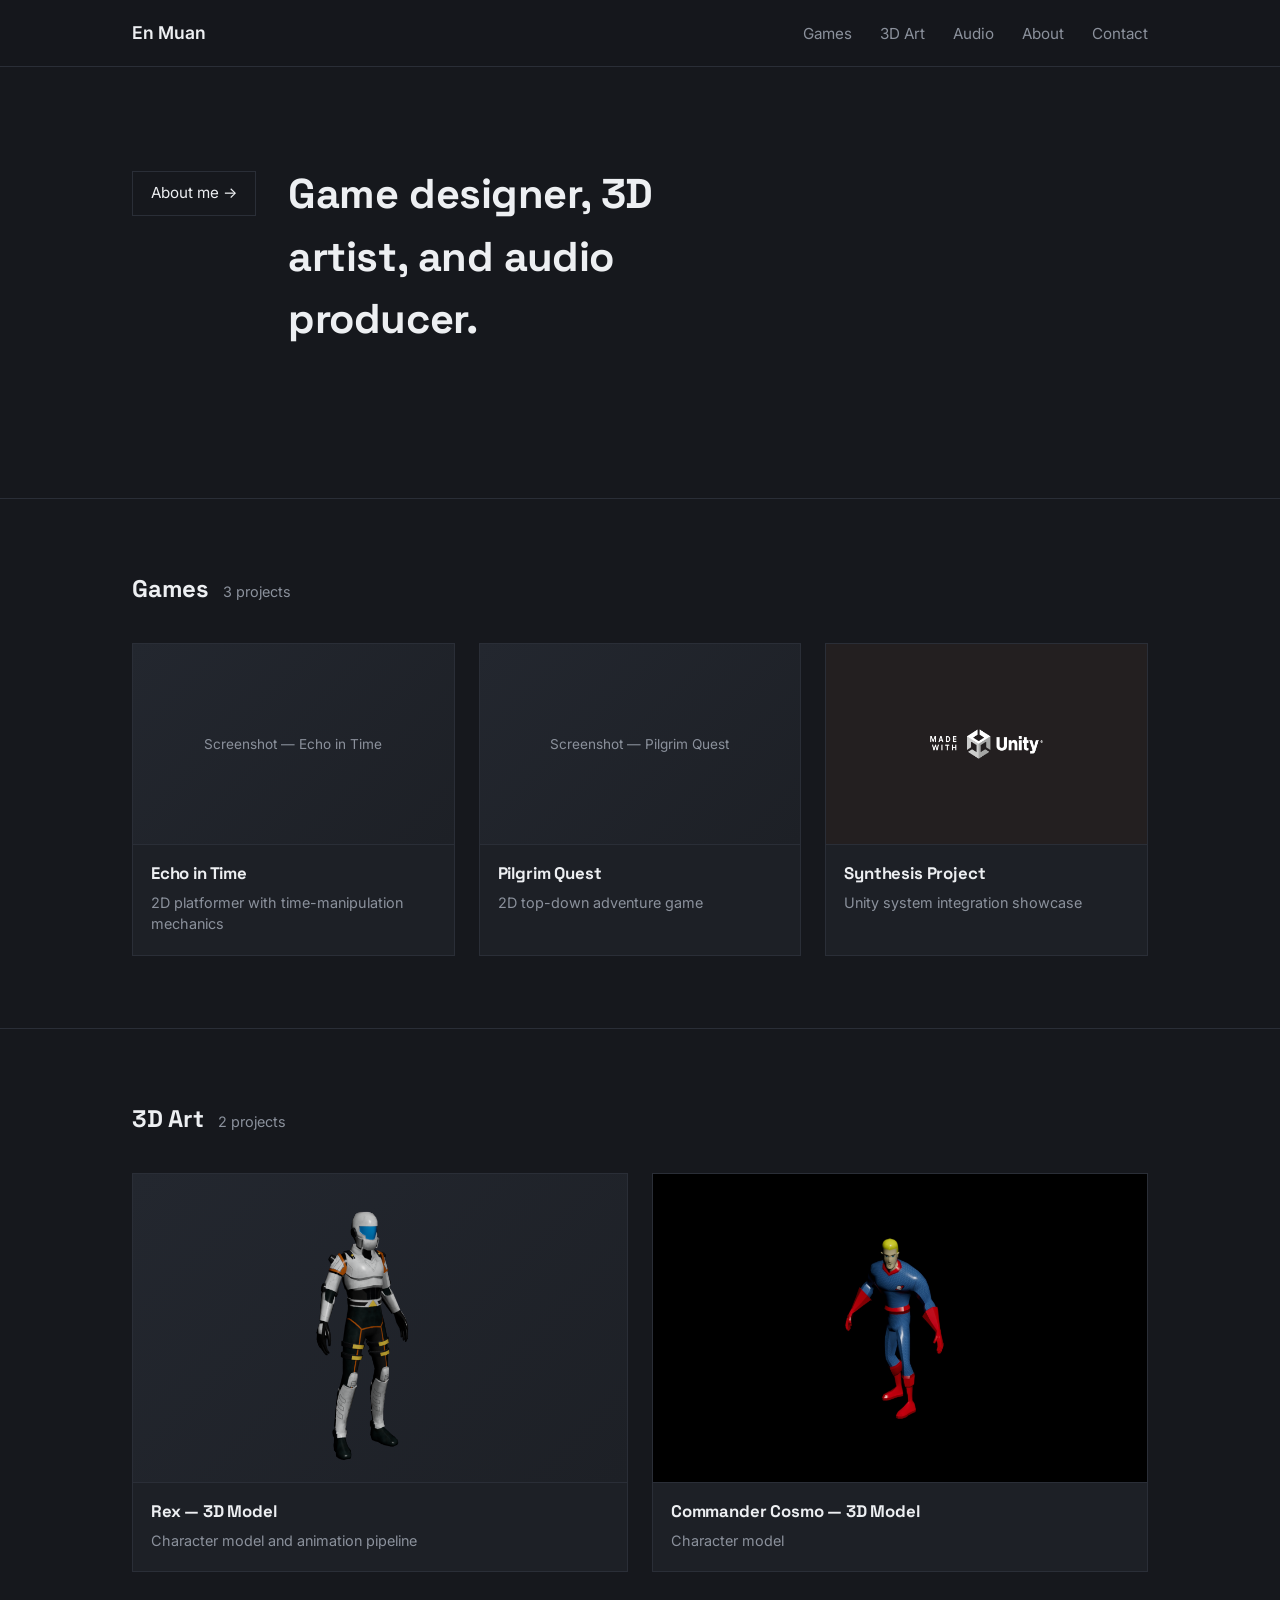
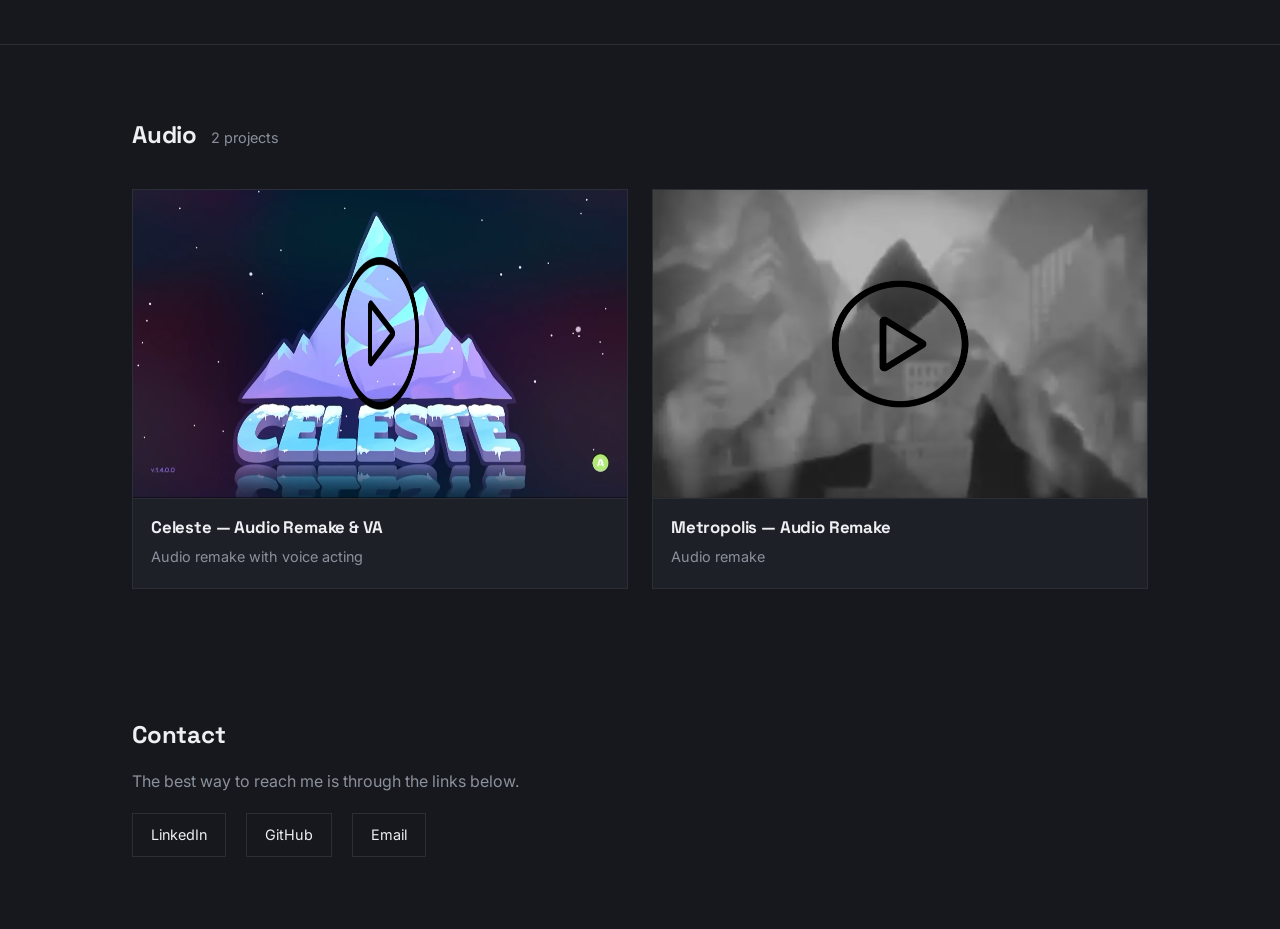
==== index.html @ a86a6c4c "Update index.html" ====
<!DOCTYPE html>
<html lang="en">
<head>
<meta charset="UTF-8">
<meta name="viewport" content="width=device-width, initial-scale=1">
<title>En Muan — Portfolio</title>
<link rel="stylesheet" href="https://fonts.googleapis.com/css2?family=Space+Grotesk:wght@500;600;700&family=Inter:wght@400;500;600&display=swap">
<link rel="stylesheet" href="style.css">
</head>
<body>

<header>
  <div class="header-inner">
    <a class="site-name" href="index.html">En Muan</a>
    <nav>
      <ul>
        <li><a href="#games">Games</a></li>
        <li><a href="#3d-art">3D Art</a></li>
        <li><a href="#audio">Audio</a></li>
        <li><a href="#about">About</a></li>
        <li><a href="#contact">Contact</a></li>
      </ul>
    </nav>
  </div>
</header>

<section class="hero hero-slider" id="hero-slider">
  <div class="hero-slide">
    <div class="wrap hero-row">
      <button class="hero-button" data-slide="1">About me &rarr;</button>
      <h1>Game designer, 3D artist, and audio producer.</h1>
    </div>
  </div>
  <div class="hero-slide">
    <div class="wrap hero-row">
      <button class="hero-button" data-slide="0">&larr; Back</button>
      <div>
        <h1>About me</h1>
        <p>I'm a Computer Game Design student at George Mason University, working across gameplay programming, 3D modeling and animation, and audio production. [Replace this with your own short bio.]</p>
        <a class="hero-button" href="resume.pdf">Download Resume</a>
      </div>
    </div>
  </div>
</section>

<section class="category" id="games">
  <div class="wrap">
    <div class="category-heading">
      <h2>Games</h2>
      <span class="count">3 projects</span>
    </div>
    <div class="grid">

      <a class="tile" href="projects/echo-in-time.html">
        <div class="tile-thumb">Screenshot — Echo in Time</div>
        <div class="tile-body">
          <h3>Echo in Time</h3>
          <p>2D platformer with time-manipulation mechanics</p>
        </div>
      </a>

      <a class="tile" href="projects/pilgrim-quest.html">
        <div class="tile-thumb">Screenshot — Pilgrim Quest</div>
        <div class="tile-body">
          <h3>Pilgrim Quest</h3>
          <p>2D top-down adventure game</p>
        </div>
      </a>

      <a class="tile" href="projects/synthesis-project.html">
        <img class="tile-thumb" src="images/unity-logo.png" alt="Synthesis Project — Unity">
        <div class="tile-body">
          <h3>Synthesis Project</h3>
          <p>Unity system integration showcase</p>
        </div>
      </a>

    </div>
  </div>
</section>

<section class="category" id="3d-art">
  <div class="wrap">
    <div class="category-heading">
      <h2>3D Art</h2>
      <span class="count">2 projects</span>
    </div>
    <div class="grid">

      <a class="tile" href="projects/rex-3d-model.html">
        <img class="tile-thumb" src="images/rex-render.png" alt="Rex character render">
        <div class="tile-body">
          <h3>Rex — 3D Model</h3>
          <p>Character model and animation pipeline</p>
        </div>
      </a>

      <a class="tile" href="projects/commander-cosmo.html">
        <img class="tile-thumb" src="images/cosmo-render.jpg" alt="Commander Cosmo character render">
        <div class="tile-body">
          <h3>Commander Cosmo — 3D Model</h3>
          <p>Character model</p>
        </div>
      </a>

    </div>
  </div>
</section>

<section class="category" id="audio">
  <div class="wrap">
    <div class="category-heading">
      <h2>Audio</h2>
      <span class="count">2 projects</span>
    </div>
    <div class="grid">

      <a class="tile" href="projects/celeste-audio.html">
  <img class="tile-thumb" src="images/celeste-logo.png" alt="Celeste audio remake video preview">
        <div class="tile-body">
          <h3>Celeste — Audio Remake &amp; VA</h3>
          <p>Audio remake with voice acting</p>
        </div>
      </a>

      <a class="tile" href="projects/metropolis-audio.html">
  <img class="tile-thumb" src="images/Foley.png" alt="Metropolis foley work video preview">
        <div class="tile-body">
          <h3>Metropolis — Audio Remake</h3>
          <p>Audio remake</p>
        </div>
      </a>

    </div>
  </div>
</section>

<footer id="contact">
  <div class="wrap">
    <h2>Contact</h2>
    <p>The best way to reach me is through the links below.</p>
    <div class="contact-links">
      <a href="#">LinkedIn</a>
      <a href="#">GitHub</a>
      <a href="#">Email</a>
    </div>
  </div>
</footer>

  <script>
  const slider = document.getElementById('hero-slider');
  document.querySelectorAll('[data-slide]').forEach(function (el) {
    el.addEventListener('click', function (e) {
      e.preventDefault();
      slider.scrollTo({ left: slider.clientWidth * Number(el.dataset.slide), behavior: 'smooth' });
      if (el.closest('nav')) window.scrollTo({ top: 0, behavior: 'smooth' });
    });
  });
</script>

</body>
</html>
---- style.css ----
/* En Muan — Portfolio
   Palette: deep slate ground, warm gold accent (kept to one accent per the brief). */

:root {
  --bg: #16181d;
  --surface: #1d2026;
  --surface-hover: #23272f;
  --border: #2a2e37;
  --text: #edeff2;
  --text-muted: #8b919c;
  --accent: #d9a441;
  --accent-soft: #3a3324;
  --max-width: 1080px;
}

* {
  box-sizing: border-box;
}

html {
  scroll-behavior: smooth;
  scroll-padding-top: 90px;
}

body {
  margin: 0;
  background: var(--bg);
  color: var(--text);
  font-family: "Inter", -apple-system, BlinkMacSystemFont, sans-serif;
  line-height: 1.5;
}

h1, h2, h3 {
  font-family: "Space Grotesk", "Inter", sans-serif;
  margin: 0;
  letter-spacing: -0.01em;
}

a {
  color: inherit;
  text-decoration: none;
}

img {
  max-width: 100%;
  display: block;
}

.wrap {
  max-width: var(--max-width);
  margin: 0 auto;
  padding: 0 32px;
}

/* ---------- Header ---------- */

header {
  position: sticky;
  top: 0;
  z-index: 10;
  background: rgba(22, 24, 29, 0.92);
  backdrop-filter: blur(8px);
  border-bottom: 1px solid var(--border);
}

.header-inner {
  max-width: var(--max-width);
  margin: 0 auto;
  padding: 20px 32px;
  display: flex;
  justify-content: space-between;
  align-items: center;
}

.site-name {
  font-size: 1.1rem;
  font-weight: 600;
}

nav ul {
  list-style: none;
  display: flex;
  gap: 28px;
  margin: 0;
  padding: 0;
}

nav a {
  font-size: 0.95rem;
  color: var(--text-muted);
  transition: color 0.15s ease;
}

nav a:hover,
nav a:focus-visible {
  color: var(--text);
}

/* ---------- Hero ---------- */

.hero {
  padding: 96px 0 64px;
  border-bottom: 1px solid var(--border);
}

.hero h1 {
  font-size: 2.6rem;
  max-width: 14ch;
}

.hero p {
  margin-top: 18px;
  max-width: 46ch;
  color: var(--text-muted);
  font-size: 1.05rem;
}

/* ---------- Sections ---------- */

section.category {
  padding: 72px 0;
  border-bottom: 1px solid var(--border);
}

section.category:last-of-type {
  border-bottom: none;
}

.category-heading {
  display: flex;
  align-items: baseline;
  gap: 14px;
  margin-bottom: 36px;
}

.category-heading h2 {
  font-size: 1.5rem;
}

.category-heading .count {
  color: var(--text-muted);
  font-size: 0.9rem;
}

/* ---------- Tile grid ---------- */

.grid {
  display: grid;
  grid-template-columns: repeat(auto-fit, minmax(250px, 1fr));
  gap: 24px;
}

.tile {
  background: var(--surface);
  border: 1px solid var(--border);
  overflow: hidden;
  display: block;
}

.tile:hover,
.tile:focus-visible {
  border-color: var(--accent);
}

.tile-thumb {
  aspect-ratio: 16 / 10;
  background: linear-gradient(135deg, var(--surface-hover), var(--surface));
  display: flex;
  align-items: center;
  justify-content: center;
  color: var(--text-muted);
  font-size: 0.85rem;
  border-bottom: 1px solid var(--border);
}

.tile-body {
  padding: 16px 18px 20px;
}

.tile-body h3 {
  font-size: 1.05rem;
  margin-bottom: 6px;
}

.tile-body p {
  margin: 0;
  color: var(--text-muted);
  font-size: 0.9rem;
}

.media-gallery {
  display: grid;
  grid-template-columns: repeat(auto-fit, minmax(200px, 1fr));
  gap: 20px;
}

/* ---------- Footer / contact ---------- */

footer {
  padding: 56px 0 72px;
}

footer h2 {
  font-size: 1.5rem;
  margin-bottom: 12px;
}

footer p {
  color: var(--text-muted);
  max-width: 46ch;
}

.contact-links {
  display: flex;
  gap: 20px;
  margin-top: 20px;
  flex-wrap: wrap;
}

.contact-links a {
  border: 1px solid var(--border);
  padding: 10px 18px;
  color: var(--text);
  font-size: 0.9rem;
}

.contact-links a:hover,
.contact-links a:focus-visible {
  border-color: var(--accent);
  color: var(--accent);
}

/* ---------- Detail page ---------- */

.detail-hero {
  padding: 64px 0 40px;
  border-bottom: 1px solid var(--border);
}

.back-link {
  color: var(--text-muted);
  font-size: 0.9rem;
  display: inline-block;
  margin-bottom: 24px;
}

.back-link:hover {
  color: var(--accent);
}

.detail-hero h1 {
  font-size: 2.2rem;
}

.detail-meta {
  margin-top: 12px;
  color: var(--accent);
  font-size: 0.95rem;
}

.detail-media {
  padding: 48px 0;
  border-bottom: 1px solid var(--border);
}

.media-placeholder {
  aspect-ratio: 16 / 9;
  background: var(--surface);
  border: 1px solid var(--border);
  display: flex;
  align-items: center;
  justify-content: center;
  color: var(--text-muted);
}

.detail-body {
  padding: 48px 0;
  max-width: 68ch;
  margin: 0 auto; 
}

.detail-body h2 {
  font-size: 1.2rem;
  margin-bottom: 14px;
}

.detail-body p {
  color: var(--text-muted);
  margin-bottom: 20px;
}

/* ---------- Responsive ---------- */

@media (max-width: 640px) {
  .header-inner {
    flex-direction: column;
    align-items: flex-start;
    gap: 14px;
  }

  nav ul {
    gap: 18px;
    flex-wrap: wrap;
  }

  .hero {
    padding: 64px 0 48px;
  }

  .hero h1 {
    font-size: 2rem;
  }
}

/* Reduced motion */
@media (prefers-reduced-motion: reduce) {
  html {
    scroll-behavior: auto;
  }
}

/* slider */

.hero-slider {
  display: flex;
  overflow-x: auto;
  scroll-snap-type: x mandatory;
  scrollbar-width: none;
  padding: 0;
}

.hero-slider::-webkit-scrollbar {
  display: none;
}

.hero-slide {
  flex: 0 0 100%;
  scroll-snap-align: start;
  padding: 96px 0 64px;
}

.hero-button {
  display: inline-block;
  margin-top: 28px;
  margin-right: 12px;
  padding: 10px 18px;
  border: 1px solid var(--border);
  background: none;
  color: var(--text);
  font: inherit;
  font-size: 0.95rem;
  cursor: pointer;
}

.hero-button:hover,
.hero-button:focus-visible {
  border-color: var(--accent);
  color: var(--accent);
}

.hero-row {
  display: flex;
  align-items: flex-start;
  gap: 32px;
}

.hero-row > .hero-button {
  margin: 8px 0 0;
  flex-shrink: 0;
  white-space: nowrap;
}

@media (max-width: 640px) {
  .hero-row {
    flex-direction: column;
    gap: 16px;
  }
}
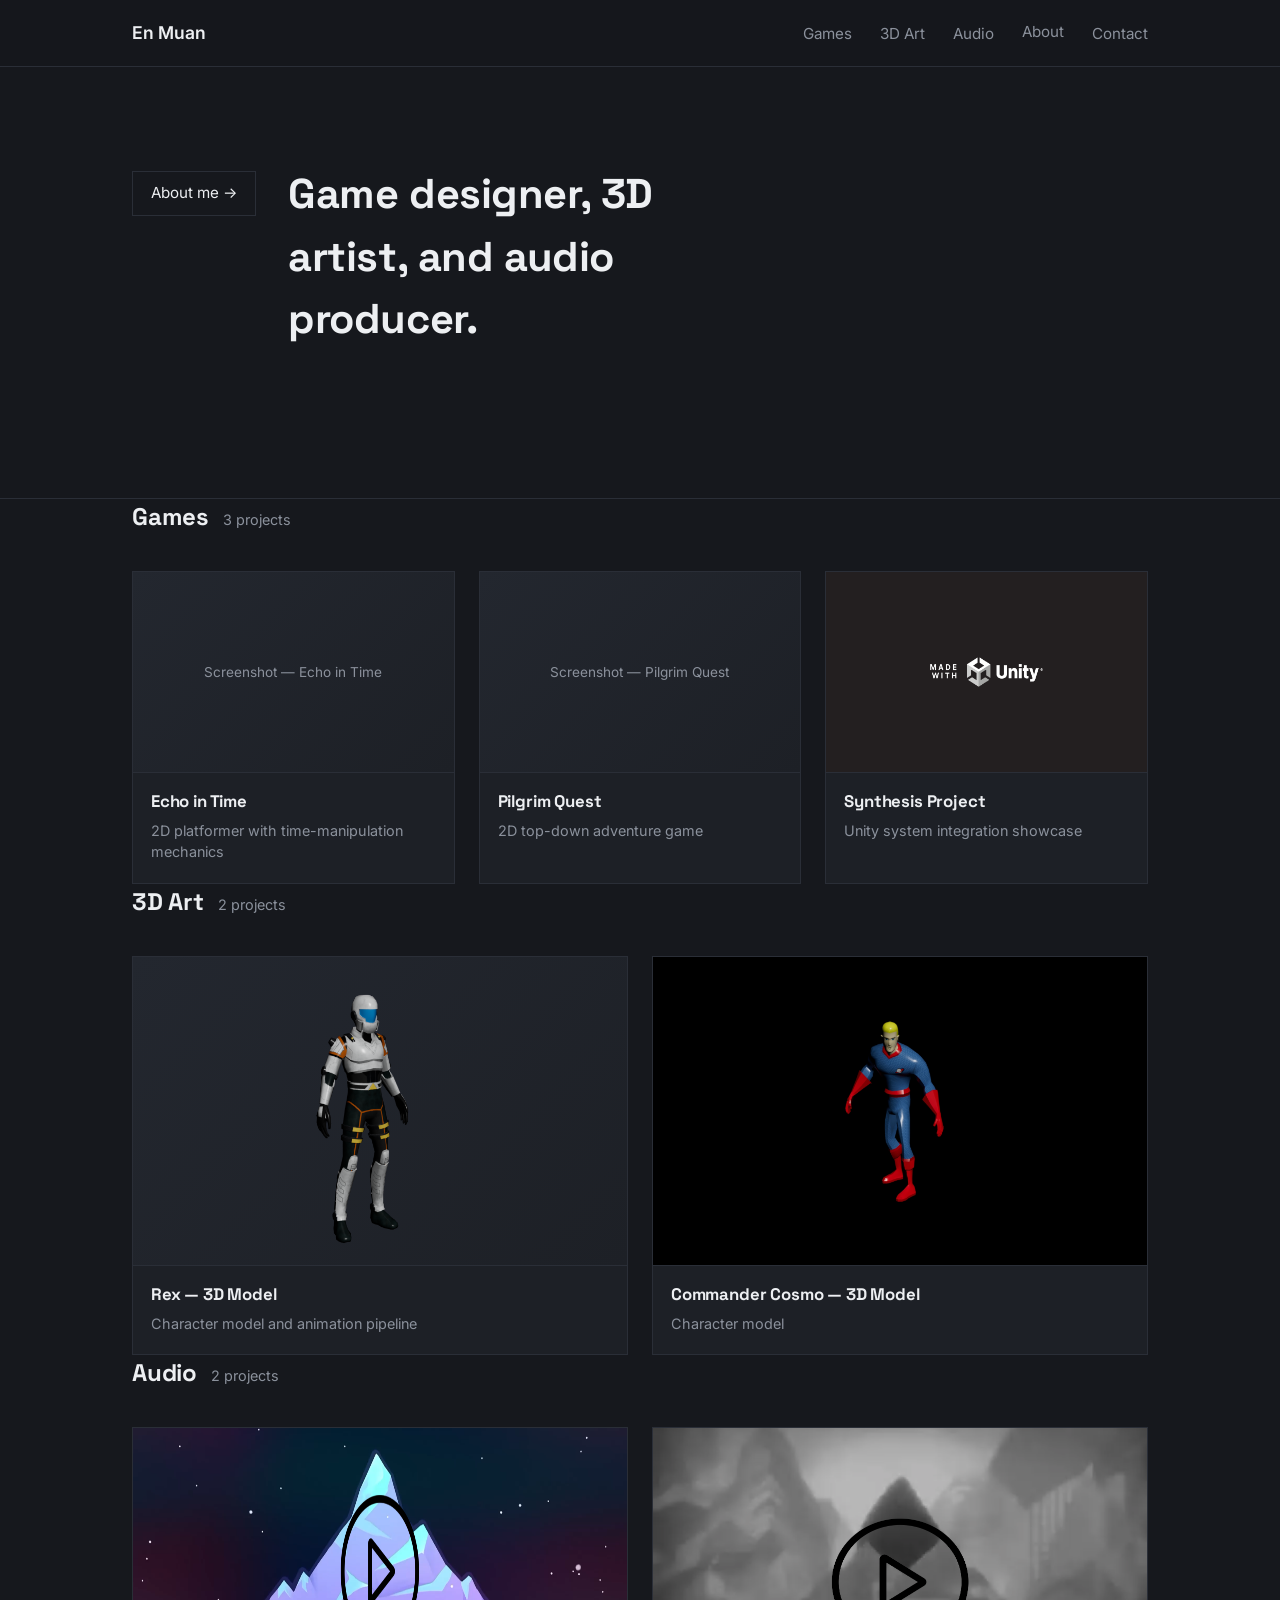
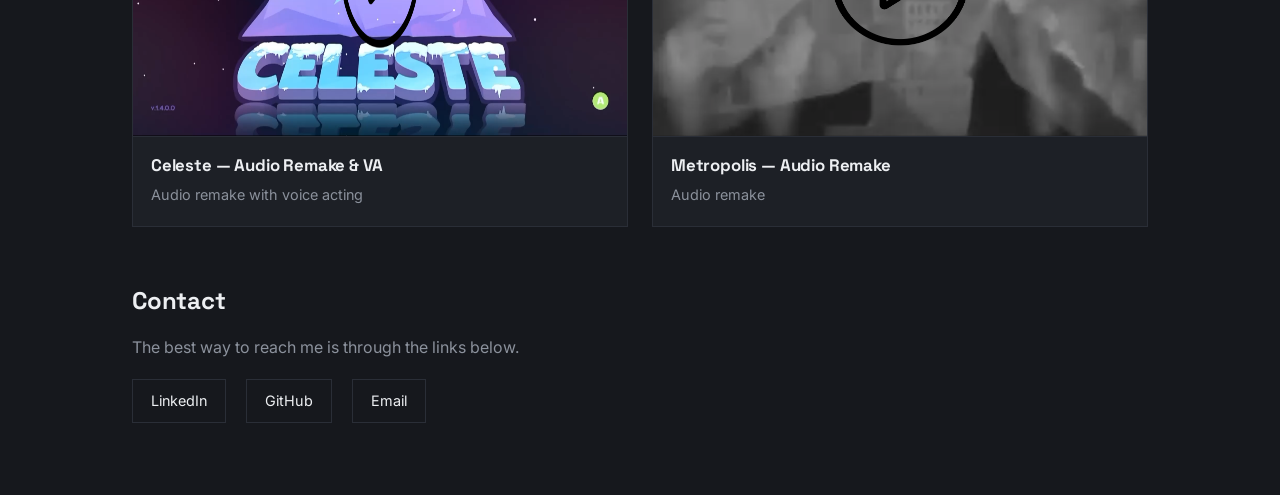
==== commit b8427b30: "Update index.html" ====
--- a/index.html
+++ b/index.html
@@ -17,7 +17,7 @@
         <li><a href="#games">Games</a></li>
         <li><a href="#3d-art">3D Art</a></li>
         <li><a href="#audio">Audio</a></li>
-        <li><a href="#about">About</a></li>
+        <a href="about.html">About</a>
         <li><a href="#contact">Contact</a></li>
       </ul>
     </nav>
--- a/style.css
+++ b/style.css
@@ -117,10 +117,6 @@
 
 /* ---------- Sections ---------- */
 
-section.category {
-  padding: 72px 0;
-  border-bottom: 1px solid var(--border);
-}
 
 section.category:last-of-type {
   border-bottom: none;
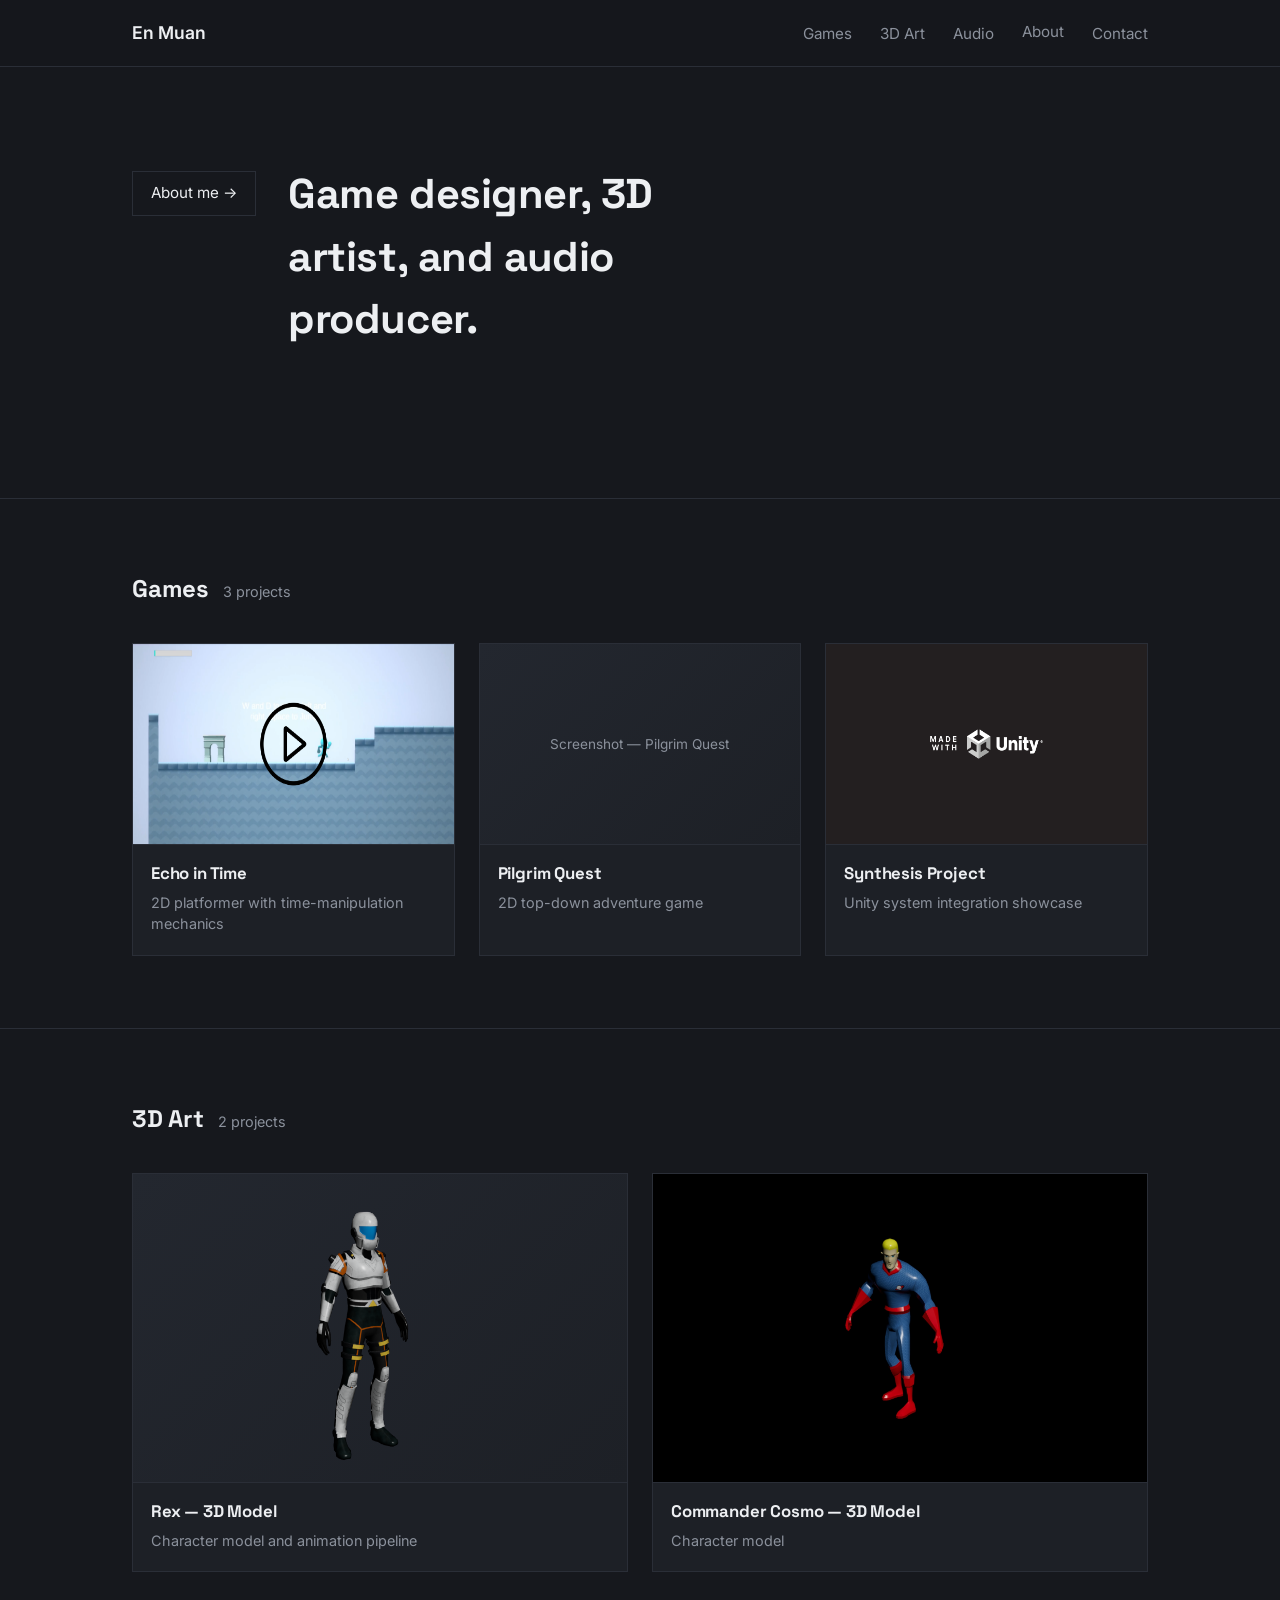
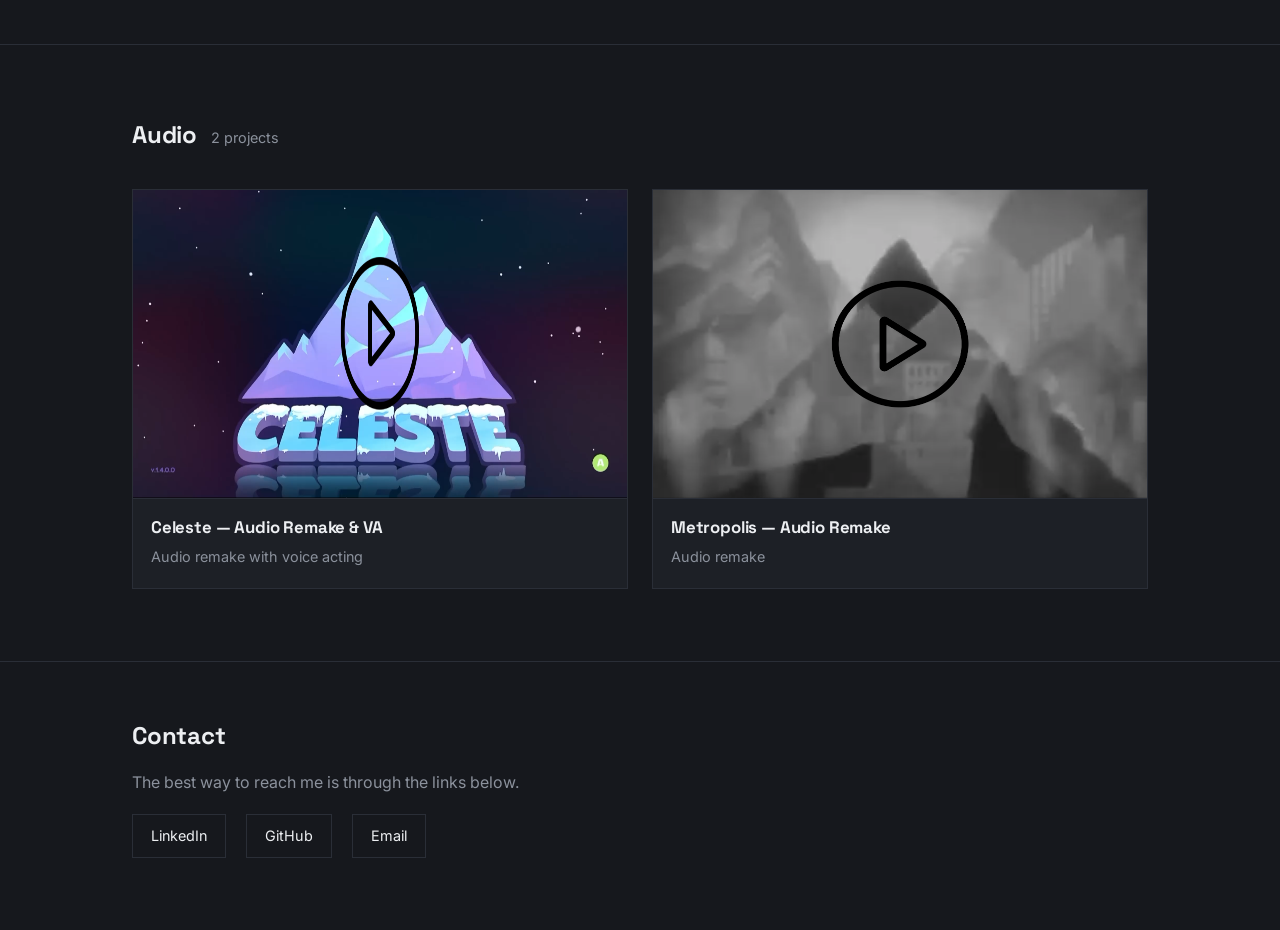
==== commit ea6bca3e: "Update index.html" ====
--- a/index.html
+++ b/index.html
@@ -52,7 +52,7 @@
     <div class="grid">
 
       <a class="tile" href="projects/echo-in-time.html">
-        <div class="tile-thumb">Screenshot — Echo in Time</div>
+  <img class="tile-thumb" src="images/echo-logo.png" alt="Echo in Time gameplay preview">
         <div class="tile-body">
           <h3>Echo in Time</h3>
           <p>2D platformer with time-manipulation mechanics</p>
--- a/style.css
+++ b/style.css
@@ -117,9 +117,9 @@
 
 /* ---------- Sections ---------- */
 
-
-section.category:last-of-type {
-  border-bottom: none;
+section.category {
+  padding: 72px 0;
+  border-bottom: 1px solid var(--border);
 }
 
 .category-heading {
@@ -272,7 +272,7 @@
 .detail-body {
   padding: 48px 0;
   max-width: 68ch;
-  margin: 0 auto; 
+  margin: 0 auto;
 }
 
 .detail-body h2 {
@@ -285,37 +285,7 @@
   margin-bottom: 20px;
 }
 
-/* ---------- Responsive ---------- */
-
-@media (max-width: 640px) {
-  .header-inner {
-    flex-direction: column;
-    align-items: flex-start;
-    gap: 14px;
-  }
-
-  nav ul {
-    gap: 18px;
-    flex-wrap: wrap;
-  }
-
-  .hero {
-    padding: 64px 0 48px;
-  }
-
-  .hero h1 {
-    font-size: 2rem;
-  }
-}
-
-/* Reduced motion */
-@media (prefers-reduced-motion: reduce) {
-  html {
-    scroll-behavior: auto;
-  }
-}
-
-/* slider */
+/* ---------- Hero slider ---------- */
 
 .hero-slider {
   display: flex;
@@ -366,9 +336,37 @@
   white-space: nowrap;
 }
 
+/* ---------- Responsive ---------- */
+
 @media (max-width: 640px) {
+  .header-inner {
+    flex-direction: column;
+    align-items: flex-start;
+    gap: 14px;
+  }
+
+  nav ul {
+    gap: 18px;
+    flex-wrap: wrap;
+  }
+
+  .hero {
+    padding: 64px 0 48px;
+  }
+
+  .hero h1 {
+    font-size: 2rem;
+  }
+
   .hero-row {
     flex-direction: column;
     gap: 16px;
   }
 }
+
+/* Reduced motion */
+@media (prefers-reduced-motion: reduce) {
+  html {
+    scroll-behavior: auto;
+  }
+}
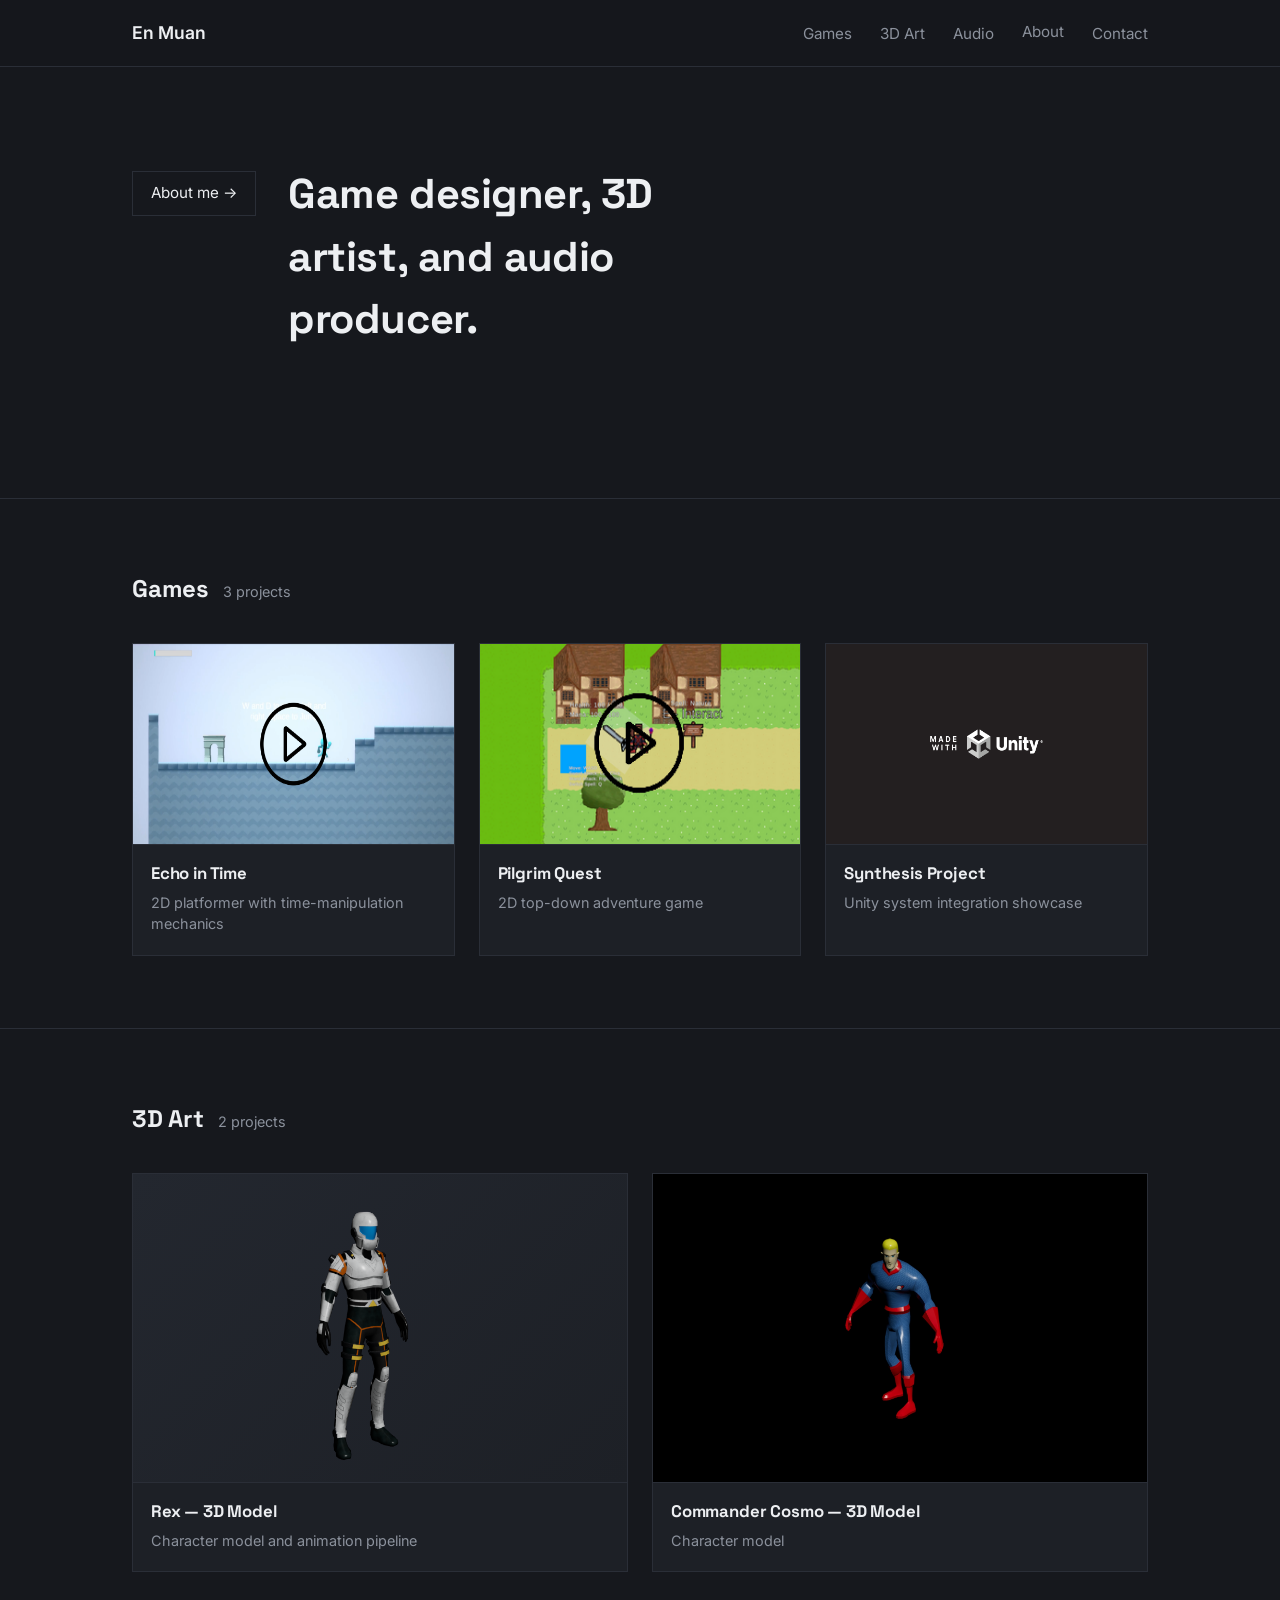
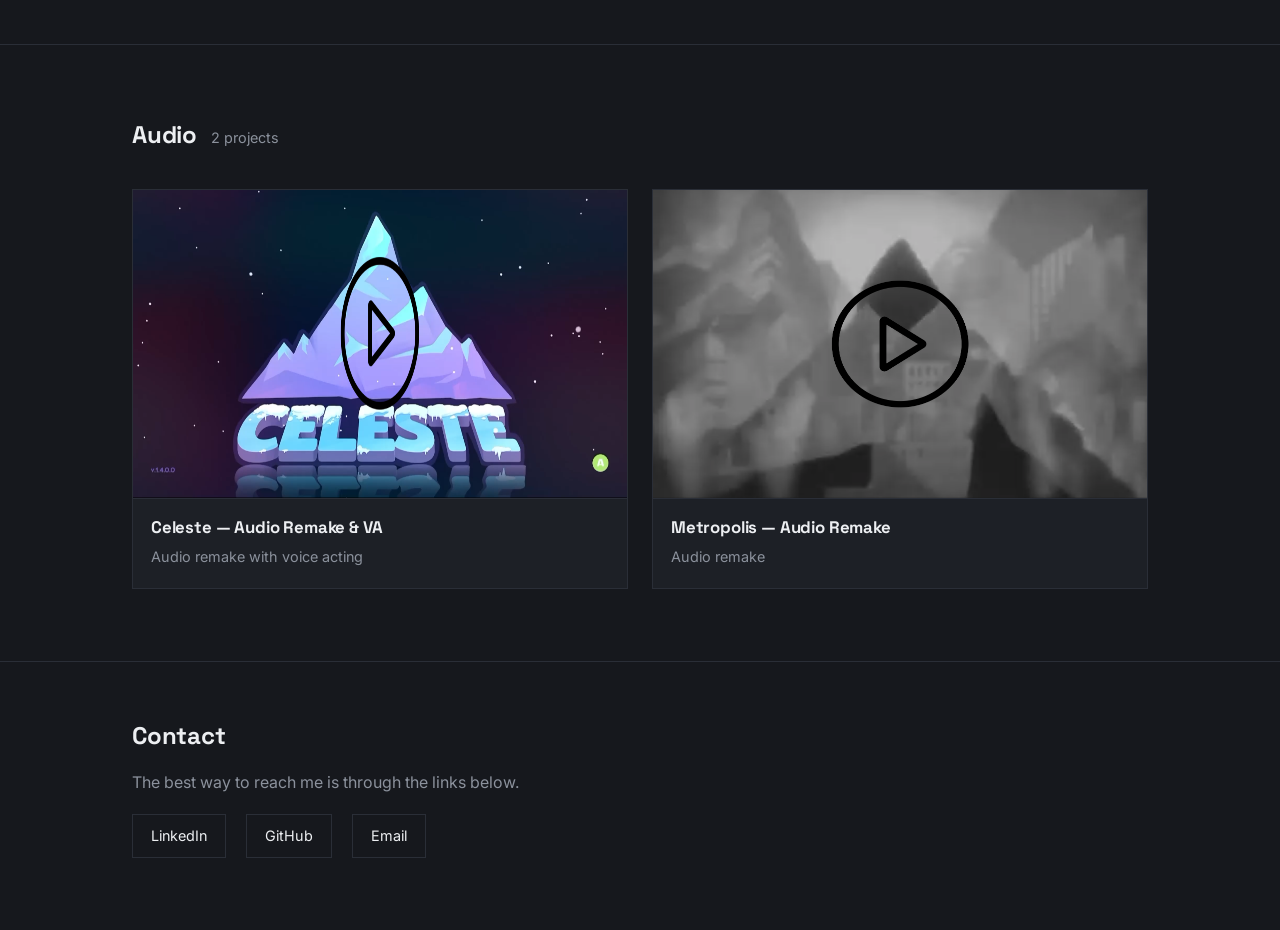
==== commit a54f523b: "Update index.html" ====
--- a/index.html
+++ b/index.html
@@ -60,7 +60,7 @@
       </a>
 
       <a class="tile" href="projects/pilgrim-quest.html">
-        <div class="tile-thumb">Screenshot — Pilgrim Quest</div>
+  <img class="tile-thumb" src="images/pilgrim-logo.png" alt="Pilgrims' Quest gameplay preview">
         <div class="tile-body">
           <h3>Pilgrim Quest</h3>
           <p>2D top-down adventure game</p>
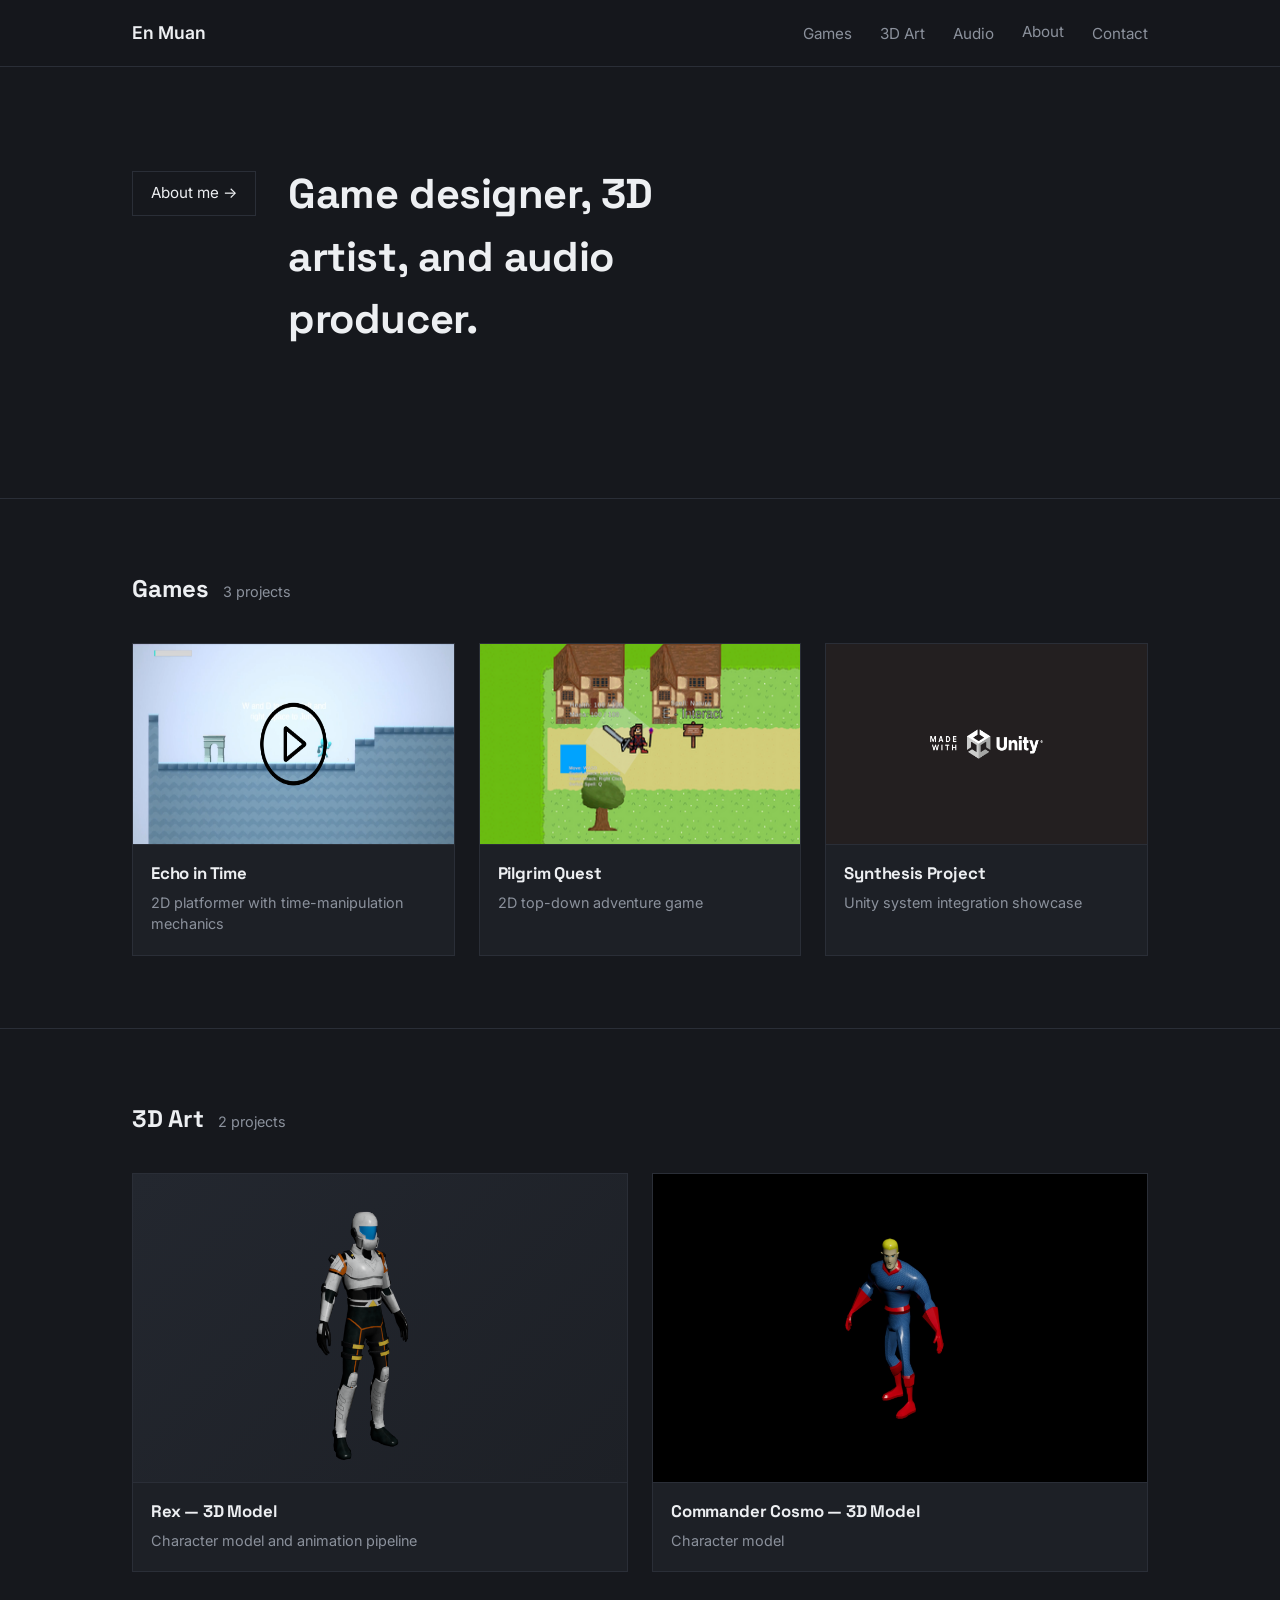
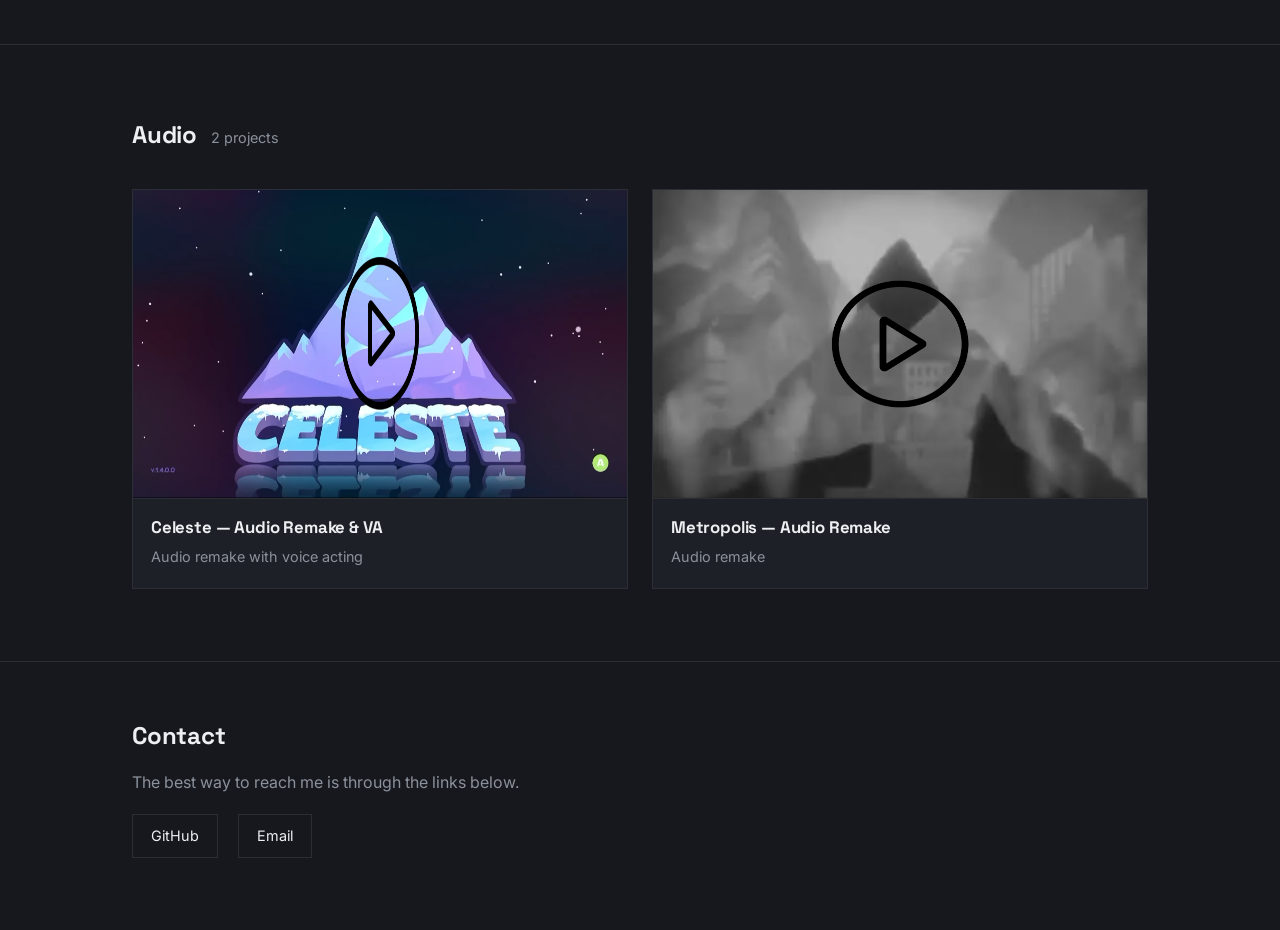
==== commit 298d6869: "Update index.html" ====
--- a/index.html
+++ b/index.html
@@ -140,9 +140,8 @@
     <h2>Contact</h2>
     <p>The best way to reach me is through the links below.</p>
     <div class="contact-links">
-      <a href="#">LinkedIn</a>
-      <a href="#">GitHub</a>
-      <a href="#">Email</a>
+      <a href="https://github.com/EnMuan" target="_blank" rel="noopener">GitHub</a>
+      <a href="mailto:atinaen10130@gmail.com">Email</a>
     </div>
   </div>
 </footer>
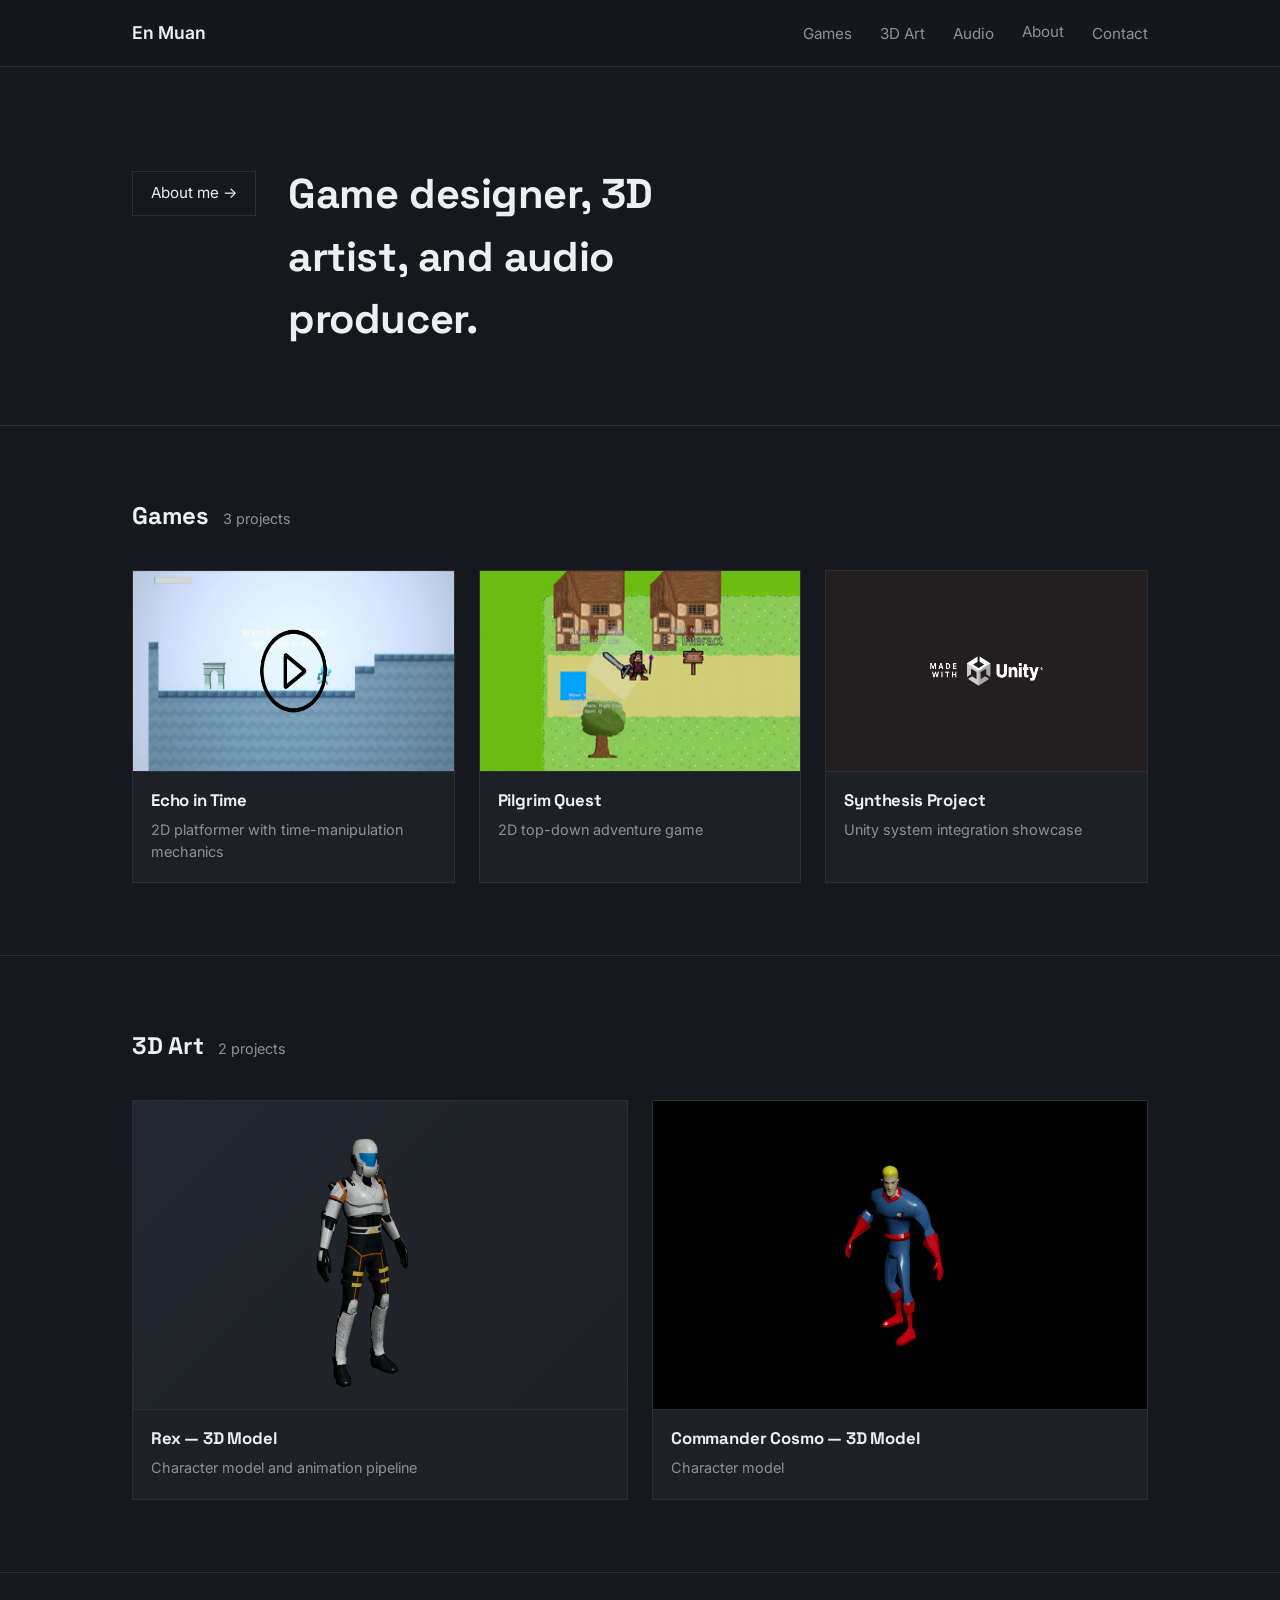
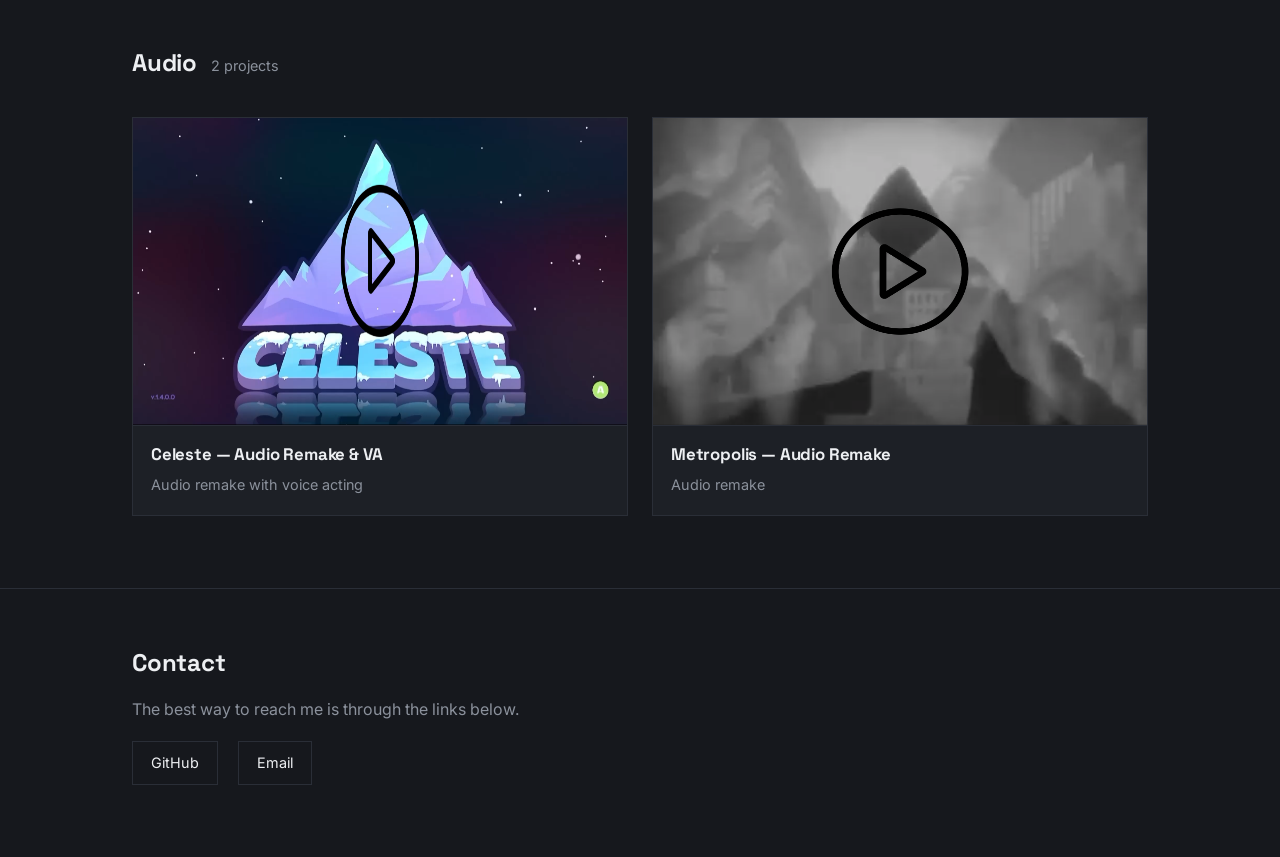
==== commit a2326904: "Update index.html" ====
--- a/index.html
+++ b/index.html
@@ -37,7 +37,6 @@
       <div>
         <h1>About me</h1>
         <p>I'm a Computer Game Design student at George Mason University, working across gameplay programming, 3D modeling and animation, and audio production. [Replace this with your own short bio.]</p>
-        <a class="hero-button" href="resume.pdf">Download Resume</a>
       </div>
     </div>
   </div>
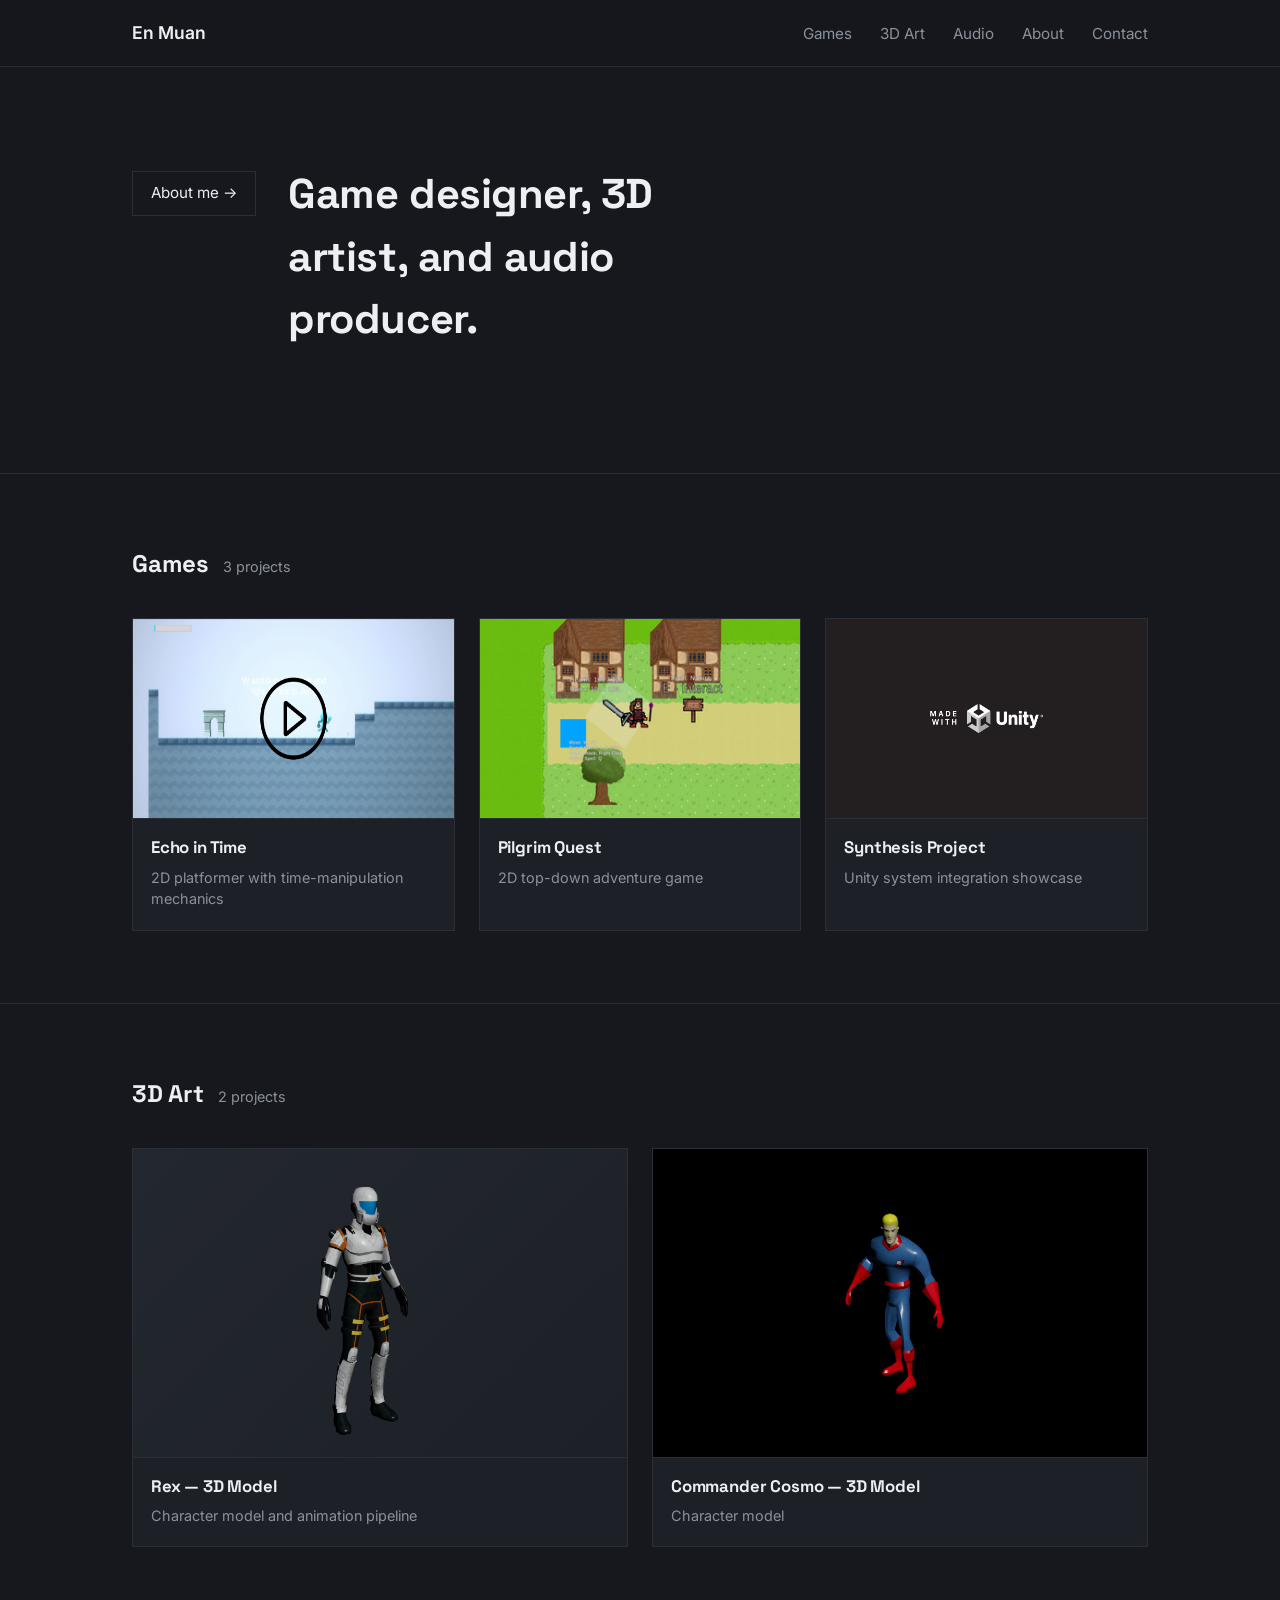
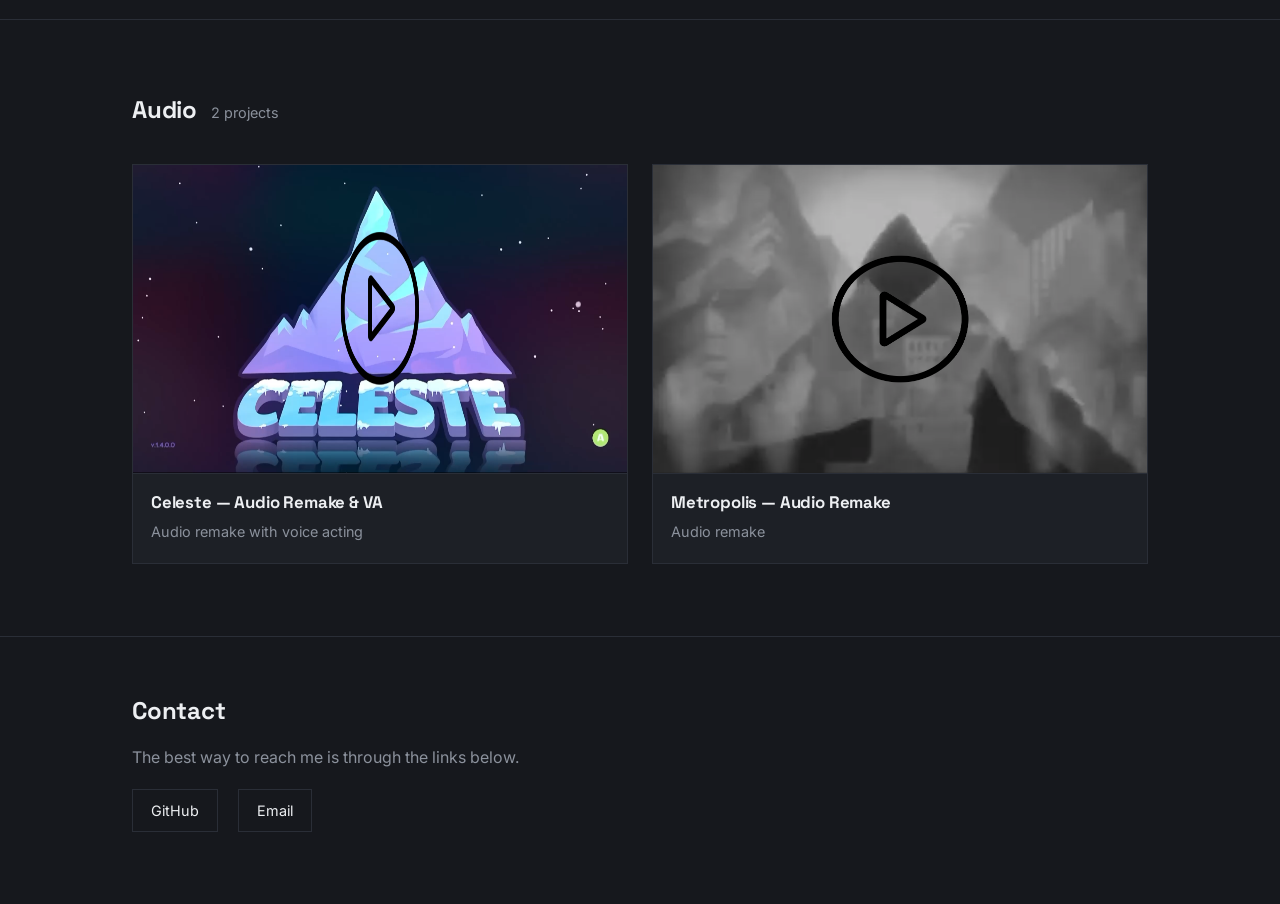
==== commit e54600fd: "Add files via upload" ====
--- a/index.html
+++ b/index.html
@@ -17,7 +17,7 @@
         <li><a href="#games">Games</a></li>
         <li><a href="#3d-art">3D Art</a></li>
         <li><a href="#audio">Audio</a></li>
-        <a href="about.html">About</a>
+        <li><a href="about.html">About</a></li>
         <li><a href="#contact">Contact</a></li>
       </ul>
     </nav>
@@ -36,7 +36,8 @@
       <button class="hero-button" data-slide="0">&larr; Back</button>
       <div>
         <h1>About me</h1>
-        <p>I'm a Computer Game Design student at George Mason University, working across gameplay programming, 3D modeling and animation, and audio production. [Replace this with your own short bio.]</p>
+        <p>I'm a Computer Game Design student at George Mason University, working across gameplay programming in Unity, 3D character modeling and animation, and audio production.</p>
+        <a class="hero-button" href="images/resume.pdf" target="_blank" rel="noopener">Download Resume</a>
       </div>
     </div>
   </div>
@@ -51,7 +52,7 @@
     <div class="grid">
 
       <a class="tile" href="projects/echo-in-time.html">
-  <img class="tile-thumb" src="images/echo-logo.png" alt="Echo in Time gameplay preview">
+        <img class="tile-thumb" src="images/echo-logo.png" alt="Echo in Time gameplay preview">
         <div class="tile-body">
           <h3>Echo in Time</h3>
           <p>2D platformer with time-manipulation mechanics</p>
@@ -59,7 +60,7 @@
       </a>
 
       <a class="tile" href="projects/pilgrim-quest.html">
-  <img class="tile-thumb" src="images/pilgrim-logo.png" alt="Pilgrims' Quest gameplay preview">
+        <img class="tile-thumb" src="images/pilgrim-logo.png" alt="Pilgrims' Quest gameplay preview">
         <div class="tile-body">
           <h3>Pilgrim Quest</h3>
           <p>2D top-down adventure game</p>
@@ -115,7 +116,7 @@
     <div class="grid">
 
       <a class="tile" href="projects/celeste-audio.html">
-  <img class="tile-thumb" src="images/celeste-logo.png" alt="Celeste audio remake video preview">
+        <img class="tile-thumb" src="images/celeste-logo.png" alt="Celeste audio remake video preview">
         <div class="tile-body">
           <h3>Celeste — Audio Remake &amp; VA</h3>
           <p>Audio remake with voice acting</p>
@@ -123,7 +124,7 @@
       </a>
 
       <a class="tile" href="projects/metropolis-audio.html">
-  <img class="tile-thumb" src="images/Foley.png" alt="Metropolis foley work video preview">
+        <img class="tile-thumb" src="images/Foley.png" alt="Metropolis foley work video preview">
         <div class="tile-body">
           <h3>Metropolis — Audio Remake</h3>
           <p>Audio remake</p>
@@ -145,7 +146,7 @@
   </div>
 </footer>
 
-  <script>
+<script>
   const slider = document.getElementById('hero-slider');
   document.querySelectorAll('[data-slide]').forEach(function (el) {
     el.addEventListener('click', function (e) {
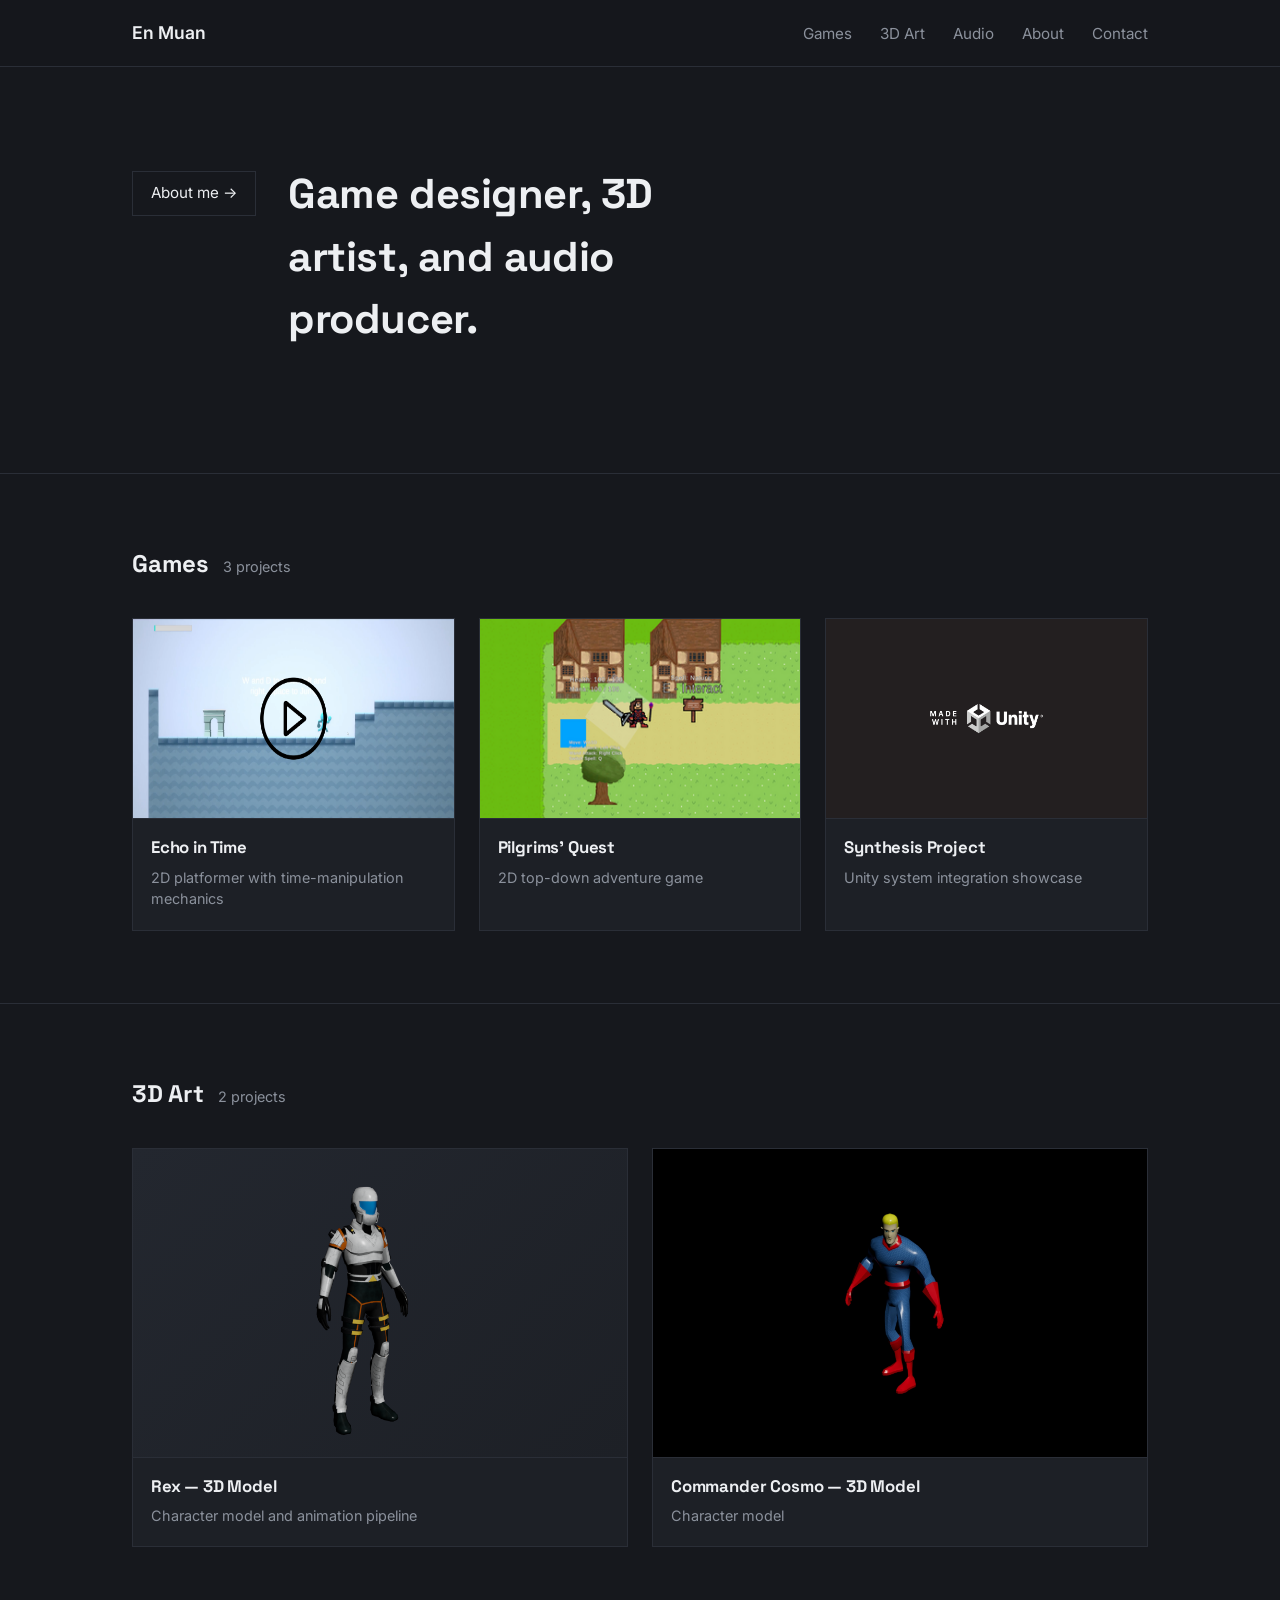
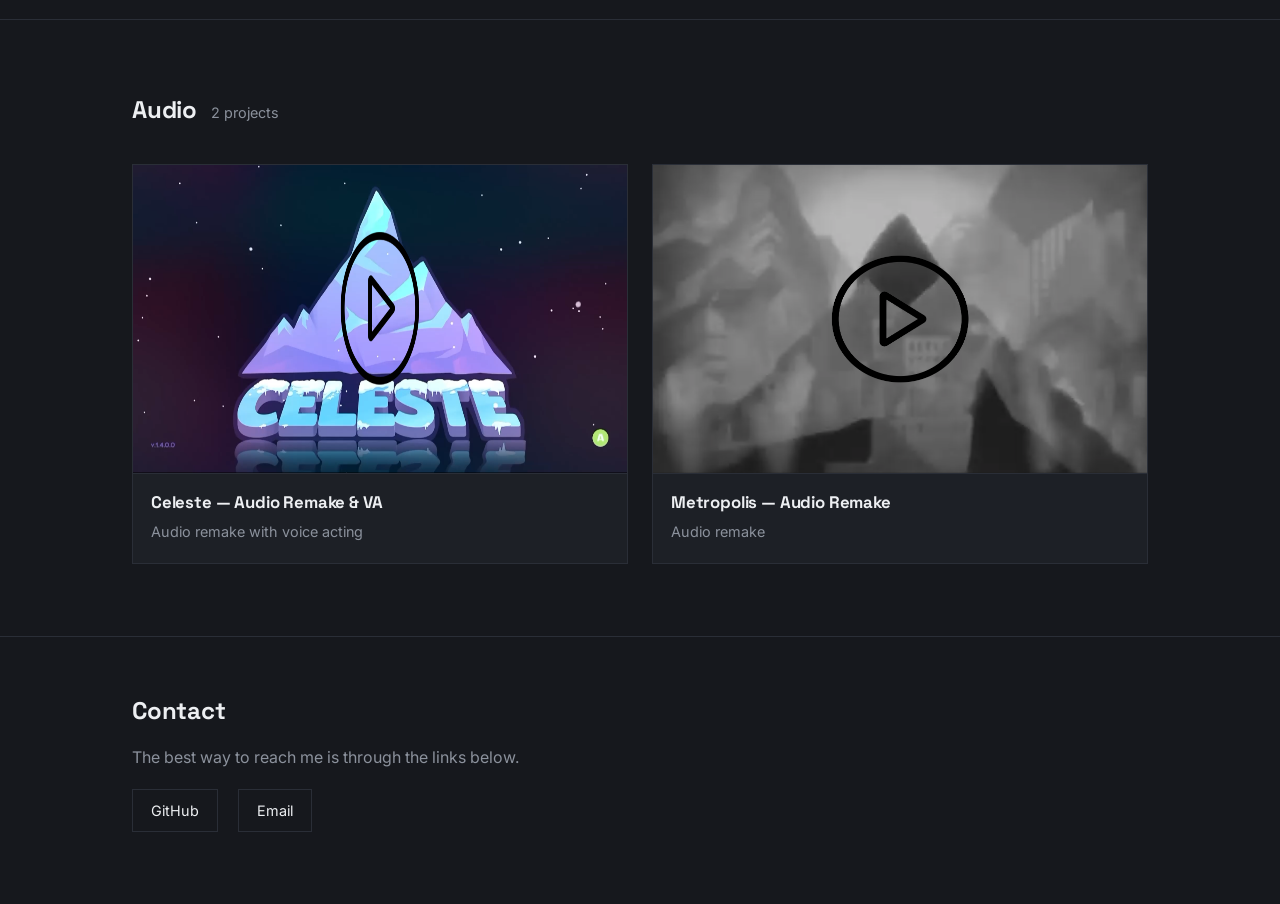
==== commit 787b431c: "Update index.html" ====
--- a/index.html
+++ b/index.html
@@ -62,7 +62,7 @@
       <a class="tile" href="projects/pilgrim-quest.html">
         <img class="tile-thumb" src="images/pilgrim-logo.png" alt="Pilgrims' Quest gameplay preview">
         <div class="tile-body">
-          <h3>Pilgrim Quest</h3>
+          <h3>Pilgrims' Quest</h3>
           <p>2D top-down adventure game</p>
         </div>
       </a>
